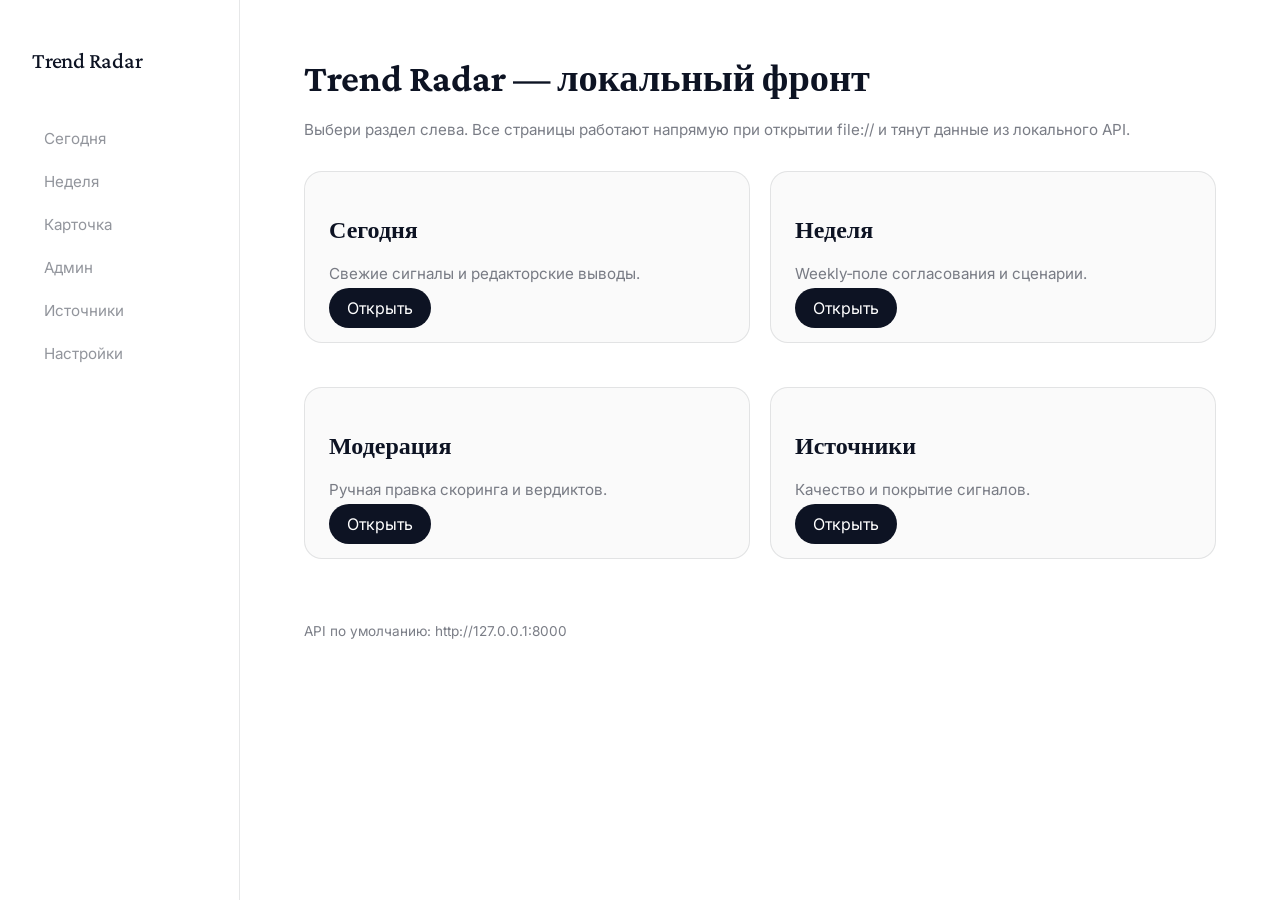
==== Фронт/index.html @ 02b3bf9e "feat(frontend): add static pages and update title" ====
﻿<!doctype html>
<html lang="ru">
  <head>
    <meta charset="UTF-8" />
    <meta name="viewport" content="width=device-width, initial-scale=1.0" />
    <title>Trend Radar — фронт</title>
    <link rel="stylesheet" href="assets/styles.css" />
  </head>
  <body data-page="home">
    <div class="layout">
      <aside class="sidebar">
        <div class="brand">Trend Radar</div>
        <nav class="nav">
          <a href="today.html" data-page="today">Сегодня</a>
          <a href="week.html" data-page="week">Неделя</a>
          <a href="trend.html" data-page="trend">Карточка</a>
          <a href="admin.html" data-page="admin">Админ</a>
          <a href="sources.html" data-page="sources">Источники</a>
          <a href="settings.html" data-page="settings">Настройки</a>
        </nav>
      </aside>

      <main class="main">
        <h1 class="page-title">Trend Radar — локальный фронт</h1>
        <p class="subtle">
          Выбери раздел слева. Все страницы работают напрямую при открытии file:// и
          тянут данные из локального API.
        </p>

        <div class="grid two" style="margin-top: 32px;">
          <div class="panel">
            <h2>Сегодня</h2>
            <p class="subtle">Свежие сигналы и редакторские выводы.</p>
            <a class="button" href="today.html">Открыть</a>
          </div>
          <div class="panel">
            <h2>Неделя</h2>
            <p class="subtle">Weekly‑поле согласования и сценарии.</p>
            <a class="button" href="week.html">Открыть</a>
          </div>
          <div class="panel">
            <h2>Модерация</h2>
            <p class="subtle">Ручная правка скоринга и вердиктов.</p>
            <a class="button" href="admin.html">Открыть</a>
          </div>
          <div class="panel">
            <h2>Источники</h2>
            <p class="subtle">Качество и покрытие сигналов.</p>
            <a class="button" href="sources.html">Открыть</a>
          </div>
        </div>

        <div class="footer">API по умолчанию: http://127.0.0.1:8000</div>
      </main>
    </div>
    <script src="assets/app.js"></script>
  </body>
</html>
---- Фронт/assets/styles.css ----
﻿@import url("https://fonts.googleapis.com/css2?family=Crimson+Pro:wght@400;500;600&family=Inter:wght@300;400;500;600&display=swap");

:root {
  color-scheme: light;
  --bg: #ffffff;
  --ink: #0d1323;
  --muted: rgba(13, 19, 35, 0.55);
  --line: rgba(13, 19, 35, 0.1);
  --accent: #0d1323;
  --accent-soft: rgba(13, 19, 35, 0.08);
  --panel: #fafafa;
}

* {
  box-sizing: border-box;
}

body {
  margin: 0;
  font-family: "Crimson Pro", Georgia, serif;
  color: var(--ink);
  background: var(--bg);
  -webkit-font-smoothing: antialiased;
}

a {
  color: inherit;
  text-decoration: none;
}

.layout {
  display: flex;
  min-height: 100vh;
}

.sidebar {
  position: fixed;
  left: 0;
  top: 0;
  bottom: 0;
  width: 240px;
  border-right: 1px solid var(--line);
  background: #fff;
  padding: 48px 32px;
}

.brand {
  font-size: 1.4rem;
  font-weight: 500;
  letter-spacing: -0.01em;
  margin-bottom: 48px;
}

.nav {
  display: flex;
  flex-direction: column;
  gap: 8px;
  font-family: "Inter", sans-serif;
  font-size: 0.95rem;
}

.nav a {
  padding: 8px 12px;
  border-radius: 10px;
  color: rgba(13, 19, 35, 0.45);
  transition: color 0.2s ease, background 0.2s ease;
}

.nav a.active,
.nav a:hover {
  color: #0d1323;
  background: var(--accent-soft);
}

.main {
  margin-left: 240px;
  padding: 56px 64px 96px;
  flex: 1;
}

.page-title {
  font-size: 2.4rem;
  margin: 0 0 20px;
}

.subtle {
  font-family: "Inter", sans-serif;
  color: var(--muted);
  font-size: 0.95rem;
}

.toolbar {
  display: flex;
  gap: 16px;
  align-items: center;
  margin: 24px 0 32px;
  font-family: "Inter", sans-serif;
}

.toolbar select,
.toolbar input {
  border: none;
  border-bottom: 1px solid var(--line);
  padding: 8px 0;
  font-family: "Inter", sans-serif;
  background: transparent;
  color: var(--ink);
}

.button {
  border: none;
  padding: 10px 18px;
  border-radius: 999px;
  background: var(--accent);
  color: #fff;
  font-family: "Inter", sans-serif;
  cursor: pointer;
}

.button.secondary {
  background: var(--accent-soft);
  color: var(--ink);
}

.panel {
  background: var(--panel);
  border: 1px solid var(--line);
  border-radius: 18px;
  padding: 24px;
  margin-bottom: 24px;
}

.trend-list {
  display: flex;
  flex-direction: column;
  gap: 24px;
}

.trend {
  border-bottom: 1px solid var(--line);
  padding-bottom: 20px;
  display: grid;
  grid-template-columns: 1fr auto;
  gap: 16px;
}

.trend:last-child {
  border-bottom: none;
}

.trend h3 {
  margin: 0 0 8px;
  font-size: 1.3rem;
}

.trend p {
  margin: 0 0 12px;
  color: var(--muted);
}

.badges {
  display: flex;
  flex-wrap: wrap;
  gap: 8px;
  font-family: "Inter", sans-serif;
  font-size: 0.8rem;
}

.badge {
  padding: 6px 10px;
  border-radius: 999px;
  background: var(--accent-soft);
}

.score {
  font-family: "Inter", sans-serif;
  font-size: 1.6rem;
  font-weight: 500;
}

.state {
  display: none;
  font-family: "Inter", sans-serif;
  color: var(--muted);
}

.state.active {
  display: block;
}

.grid {
  display: grid;
  gap: 20px;
}

.grid.two {
  grid-template-columns: repeat(2, minmax(0, 1fr));
}

.table {
  width: 100%;
  border-collapse: collapse;
  font-family: "Inter", sans-serif;
  font-size: 0.9rem;
}

.table th,
.table td {
  text-align: left;
  padding: 10px 0;
  border-bottom: 1px solid var(--line);
}

.input {
  width: 100%;
  border: none;
  border-bottom: 1px solid var(--line);
  padding: 8px 0;
  font-family: "Inter", sans-serif;
  background: transparent;
}

.footer {
  margin-top: 40px;
  font-family: "Inter", sans-serif;
  color: var(--muted);
  font-size: 0.85rem;
}

@media (max-width: 900px) {
  .sidebar {
    position: static;
    width: 100%;
    display: flex;
    align-items: center;
    justify-content: space-between;
    padding: 24px;
    border-right: none;
    border-bottom: 1px solid var(--line);
  }

  .nav {
    flex-direction: row;
    flex-wrap: wrap;
    gap: 4px;
  }

  .layout {
    flex-direction: column;
  }

  .main {
    margin-left: 0;
    padding: 32px 24px 64px;
  }

  .grid.two {
    grid-template-columns: 1fr;
  }

  .trend {
    grid-template-columns: 1fr;
  }
}
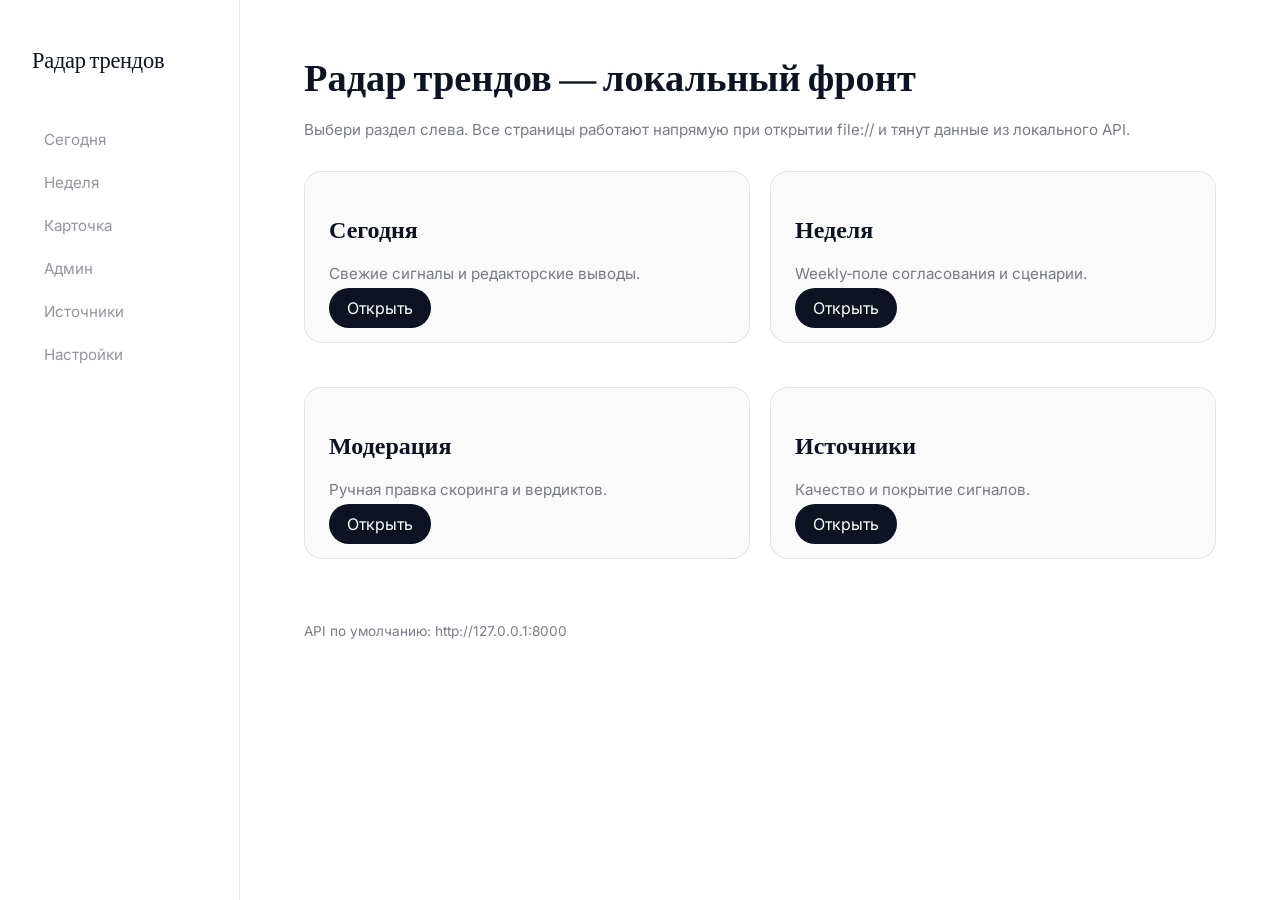
==== commit 01d1917f: "feat(frontend): improve ux and russian branding" ====
--- a/Фронт/index.html
+++ b/Фронт/index.html
@@ -3,13 +3,13 @@
   <head>
     <meta charset="UTF-8" />
     <meta name="viewport" content="width=device-width, initial-scale=1.0" />
-    <title>Trend Radar — фронт</title>
+    <title>Радар трендов — фронт</title>
     <link rel="stylesheet" href="assets/styles.css" />
   </head>
   <body data-page="home">
     <div class="layout">
       <aside class="sidebar">
-        <div class="brand">Trend Radar</div>
+        <div class="brand">Радар трендов</div>
         <nav class="nav">
           <a href="today.html" data-page="today">Сегодня</a>
           <a href="week.html" data-page="week">Неделя</a>
@@ -21,7 +21,7 @@
       </aside>
 
       <main class="main">
-        <h1 class="page-title">Trend Radar — локальный фронт</h1>
+        <h1 class="page-title">Радар трендов — локальный фронт</h1>
         <p class="subtle">
           Выбери раздел слева. Все страницы работают напрямую при открытии file:// и
           тянут данные из локального API.
@@ -56,4 +56,3 @@
     <script src="assets/app.js"></script>
   </body>
 </html>
-
--- a/Фронт/assets/styles.css
+++ b/Фронт/assets/styles.css
@@ -9,6 +9,8 @@
   --accent: #0d1323;
   --accent-soft: rgba(13, 19, 35, 0.08);
   --panel: #fafafa;
+  --ok: #1a7f37;
+  --bad: #b42318;
 }
 
 * {
@@ -91,6 +93,7 @@
 
 .toolbar {
   display: flex;
+  flex-wrap: wrap;
   gap: 16px;
   align-items: center;
   margin: 24px 0 32px;
@@ -105,6 +108,17 @@
   font-family: "Inter", sans-serif;
   background: transparent;
   color: var(--ink);
+}
+
+.toolbar select:disabled {
+  opacity: 0.5;
+}
+
+.soon {
+  font-size: 0.75rem;
+  letter-spacing: 0.08em;
+  text-transform: uppercase;
+  color: var(--muted);
 }
 
 .button {
@@ -142,6 +156,11 @@
   display: grid;
   grid-template-columns: 1fr auto;
   gap: 16px;
+  cursor: pointer;
+}
+
+.trend:hover {
+  background: rgba(13, 19, 35, 0.02);
 }
 
 .trend:last-child {
@@ -156,6 +175,21 @@
 .trend p {
   margin: 0 0 12px;
   color: var(--muted);
+}
+
+.meta {
+  font-family: "Inter", sans-serif;
+  font-size: 0.85rem;
+  color: var(--muted);
+  display: flex;
+  flex-wrap: wrap;
+  gap: 12px;
+  margin-bottom: 8px;
+}
+
+.meta a {
+  color: var(--ink);
+  text-decoration: underline;
 }
 
 .badges {
@@ -170,6 +204,11 @@
   padding: 6px 10px;
   border-radius: 999px;
   background: var(--accent-soft);
+}
+
+.badge.forecast {
+  border: 1px dashed rgba(13, 19, 35, 0.35);
+  background: transparent;
 }
 
 .score {
@@ -218,6 +257,20 @@
   padding: 8px 0;
   font-family: "Inter", sans-serif;
   background: transparent;
+}
+
+.status {
+  font-family: "Inter", sans-serif;
+  font-size: 0.85rem;
+  margin-top: 8px;
+}
+
+.status.ok {
+  color: var(--ok);
+}
+
+.status.error {
+  color: var(--bad);
 }
 
 .footer {
@@ -262,4 +315,3 @@
     grid-template-columns: 1fr;
   }
 }
-
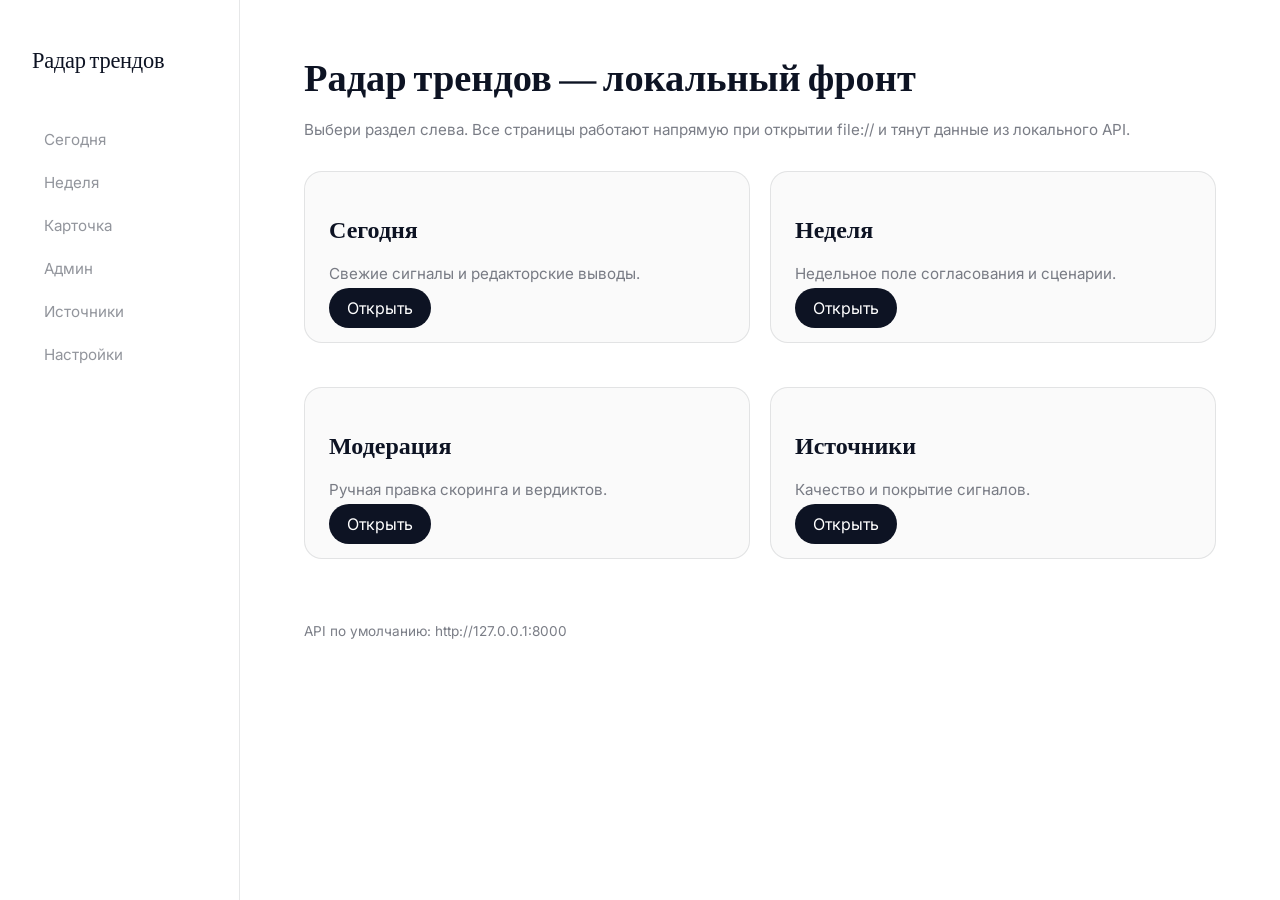
==== commit ced13259: "Update static front UX and localization" ====
--- a/Фронт/index.html
+++ b/Фронт/index.html
@@ -35,7 +35,7 @@
           </div>
           <div class="panel">
             <h2>Неделя</h2>
-            <p class="subtle">Weekly‑поле согласования и сценарии.</p>
+            <p class="subtle">Недельное поле согласования и сценарии.</p>
             <a class="button" href="week.html">Открыть</a>
           </div>
           <div class="panel">
@@ -56,3 +56,4 @@
     <script src="assets/app.js"></script>
   </body>
 </html>
+
--- a/Фронт/assets/styles.css
+++ b/Фронт/assets/styles.css
@@ -211,6 +211,13 @@
   background: transparent;
 }
 
+.warning {
+  font-family: "Inter", sans-serif;
+  font-size: 0.85rem;
+  color: var(--bad);
+  margin: 8px 0 12px;
+}
+
 .score {
   font-family: "Inter", sans-serif;
   font-size: 1.6rem;
